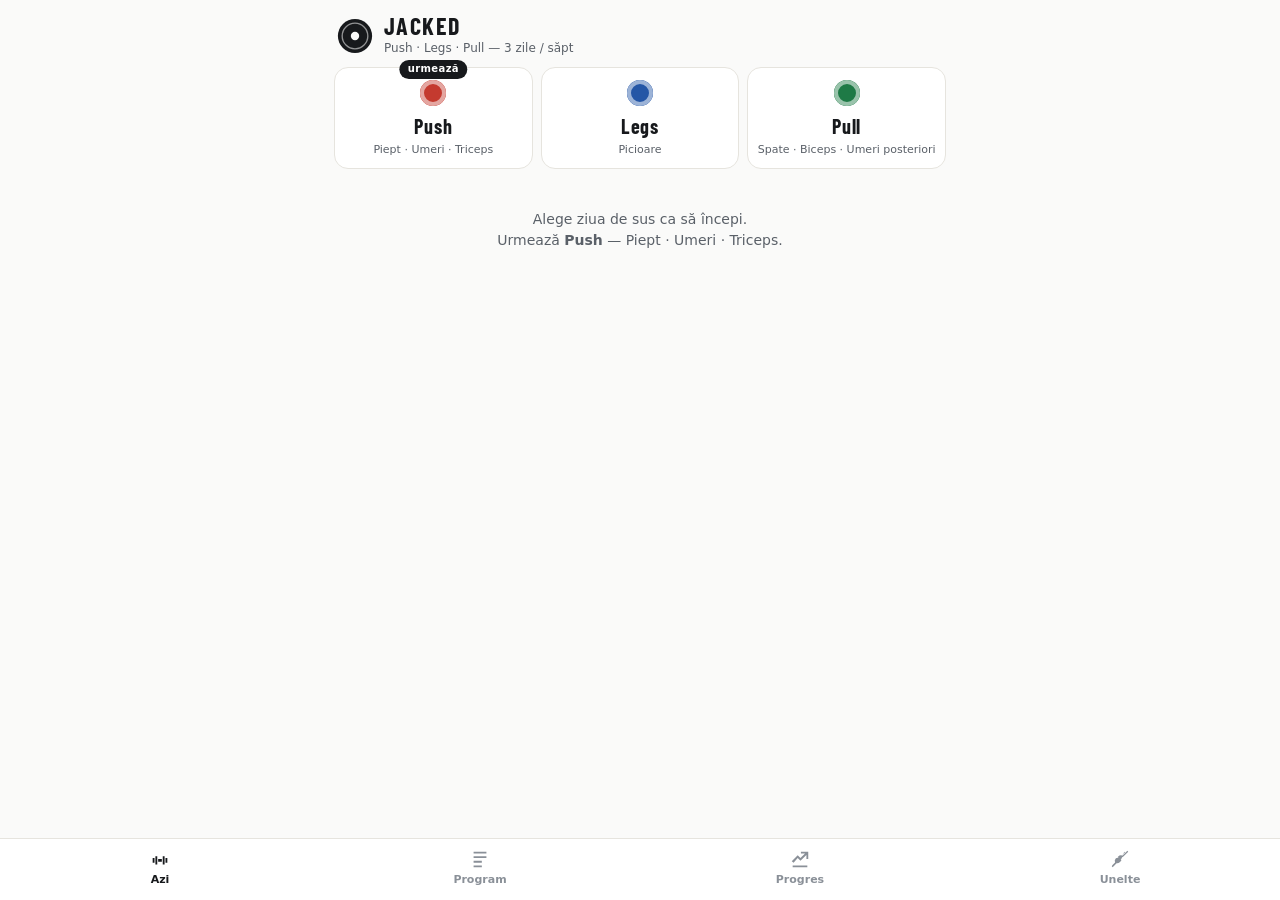
==== index.html @ 1e50fc06 "Prima versiune: program 3 zile Push/Legs/Pull (Average to Jacked), jurnal seturi, timer pauza, video" ====
<!DOCTYPE html>
<html lang="ro">
<head>
<meta charset="utf-8">
<meta name="viewport" content="width=device-width, initial-scale=1, viewport-fit=cover">
<title>Jacked — Antrenament 3 zile</title>
<meta name="description" content="Jurnal de antrenament: programul Average to Jacked pe 3 zile — Push, Legs, Pull.">
<meta name="theme-color" content="#FAFAF9">
<link rel="manifest" href="manifest.webmanifest">
<link rel="icon" href="assets/icon-192.png">
<link rel="apple-touch-icon" href="assets/icon-180.png">
<meta name="apple-mobile-web-app-capable" content="yes">
<meta name="apple-mobile-web-app-status-bar-style" content="default">
<link rel="stylesheet" href="styles.css">
</head>
<body>

<header class="topbar">
  <div class="brand">
    <svg class="brand-plate" viewBox="0 0 40 40" aria-hidden="true">
      <circle cx="20" cy="20" r="18" fill="#17191C"/>
      <circle cx="20" cy="20" r="13.5" fill="none" stroke="#FAFAF9" stroke-width="1.4" opacity=".55"/>
      <circle cx="20" cy="20" r="4.4" fill="#FAFAF9"/>
    </svg>
    <div>
      <h1>JACKED</h1>
      <p class="brand-sub">Push · Legs · Pull — 3 zile / săpt</p>
    </div>
  </div>
  <div id="streak" class="streak" hidden></div>
</header>

<main id="main">
  <!-- AZI -->
  <section id="view-azi" class="view" data-view="azi"></section>
  <!-- PROGRAM -->
  <section id="view-program" class="view" data-view="program" hidden></section>
  <!-- PROGRES -->
  <section id="view-progres" class="view" data-view="progres" hidden></section>
  <!-- UNELTE -->
  <section id="view-unelte" class="view" data-view="unelte" hidden></section>
</main>

<nav class="tabbar" role="tablist" aria-label="Navigare">
  <button class="tab active" data-tab="azi" role="tab" aria-selected="true">
    <svg viewBox="0 0 24 24"><path d="M4 11h2v5H4zm14 0h2v5h-2zM7 9h2v9H7zm8 0h2v9h-2zm-5 3h4v3h-4z"/></svg>
    <span>Azi</span>
  </button>
  <button class="tab" data-tab="program" role="tab" aria-selected="false">
    <svg viewBox="0 0 24 24"><path d="M5 4h14v2H5zm0 5h14v2H5zm0 5h9v2H5zm0 5h9v2H5z"/></svg>
    <span>Program</span>
  </button>
  <button class="tab" data-tab="progres" role="tab" aria-selected="false">
    <svg viewBox="0 0 24 24"><path d="M4 19h16v2H4zm1-3 4.5-5 3 3L19 7.5V12h2V4h-8v2h4.5L12.5 11l-3-3L3 14.5z"/></svg>
    <span>Progres</span>
  </button>
  <button class="tab" data-tab="unelte" role="tab" aria-selected="false">
    <svg viewBox="0 0 24 24"><path d="M13.8 9.2 20 3l1 1-6.2 6.2zM3 20l6.2-6.2 1 1L4 21zm7.4-9.6 3.2 3.2-1.9 1.9a4 4 0 0 1-4.4.9L4 19.7l-.7-.7 3.3-3.3a4 4 0 0 1 .9-4.4zm6.4-6.4.7.7-3.3 3.3a4 4 0 0 1-.9 4.4l-.5.5-3.2-3.2.5-.5a4 4 0 0 1 4.4-.9z"/></svg>
    <span>Unelte</span>
  </button>
</nav>

<!-- Timer pauză (foaie fixă jos) -->
<div id="rest-sheet" class="rest-sheet" hidden>
  <div class="rest-inner">
    <svg id="rest-plate" class="rest-plate" viewBox="0 0 120 120" aria-hidden="true">
      <circle cx="60" cy="60" r="54" class="plate-bg"/>
      <path id="rest-arc" class="plate-arc" d=""/>
      <circle cx="60" cy="60" r="40" class="plate-face"/>
      <circle cx="60" cy="60" r="12" class="plate-hub"/>
      <text id="rest-digits" x="60" y="60" class="plate-digits" text-anchor="middle" dominant-baseline="central">2:00</text>
    </svg>
    <div class="rest-info">
      <p class="rest-label">Pauză</p>
      <p id="rest-next" class="rest-next"></p>
      <div class="rest-actions">
        <button id="rest-plus" class="btn ghost">+30s</button>
        <button id="rest-skip" class="btn ghost">Sari peste</button>
      </div>
    </div>
  </div>
</div>

<!-- Modal video execuție -->
<div id="video-modal" class="modal" hidden>
  <div class="modal-card">
    <div class="modal-head">
      <h3 id="video-title">Execuție</h3>
      <button id="video-close" class="btn-x" aria-label="Închide">✕</button>
    </div>
    <div class="video-box"><div id="yt-player"></div></div>
    <p class="video-note">Secvență în buclă din canalul <a id="video-link" href="#" target="_blank" rel="noopener">Average to Jacked</a>.</p>
  </div>
</div>

<div id="toast" class="toast" hidden></div>

<script src="data.js"></script>
<script src="app.js"></script>
</body>
</html>
---- styles.css ----
/* ===== Fonturi locale (funcționează offline) ===== */
@font-face { font-family:'Barlow Condensed'; font-style:normal; font-weight:500; font-display:swap;
  src:url('assets/barlow-500-latin-ext.woff2') format('woff2');
  unicode-range:U+0100-02BA,U+02BD-02C5,U+02C7-02CC,U+02CE-02D7,U+02DD-02FF,U+0304,U+0308,U+0329,U+1D00-1DBF,U+1E00-1E9F,U+1EF2-1EFF,U+2020,U+20A0-20AB,U+20AD-20C0,U+2113,U+2C60-2C7F,U+A720-A7FF; }
@font-face { font-family:'Barlow Condensed'; font-style:normal; font-weight:500; font-display:swap;
  src:url('assets/barlow-500-latin.woff2') format('woff2');
  unicode-range:U+0000-00FF,U+0131,U+0152-0153,U+02BB-02BC,U+02C6,U+02DA,U+02DC,U+0304,U+0308,U+0329,U+2000-206F,U+20AC,U+2122,U+2191,U+2193,U+2212,U+2215,U+FEFF,U+FFFD; }
@font-face { font-family:'Barlow Condensed'; font-style:normal; font-weight:600; font-display:swap;
  src:url('assets/barlow-600-latin-ext.woff2') format('woff2');
  unicode-range:U+0100-02BA,U+02BD-02C5,U+02C7-02CC,U+02CE-02D7,U+02DD-02FF,U+0304,U+0308,U+0329,U+1D00-1DBF,U+1E00-1E9F,U+1EF2-1EFF,U+2020,U+20A0-20AB,U+20AD-20C0,U+2113,U+2C60-2C7F,U+A720-A7FF; }
@font-face { font-family:'Barlow Condensed'; font-style:normal; font-weight:600; font-display:swap;
  src:url('assets/barlow-600-latin.woff2') format('woff2');
  unicode-range:U+0000-00FF,U+0131,U+0152-0153,U+02BB-02BC,U+02C6,U+02DA,U+02DC,U+0304,U+0308,U+0329,U+2000-206F,U+20AC,U+2122,U+2191,U+2193,U+2212,U+2215,U+FEFF,U+FFFD; }
@font-face { font-family:'Barlow Condensed'; font-style:normal; font-weight:700; font-display:swap;
  src:url('assets/barlow-700-latin-ext.woff2') format('woff2');
  unicode-range:U+0100-02BA,U+02BD-02C5,U+02C7-02CC,U+02CE-02D7,U+02DD-02FF,U+0304,U+0308,U+0329,U+1D00-1DBF,U+1E00-1E9F,U+1EF2-1EFF,U+2020,U+20A0-20AB,U+20AD-20C0,U+2113,U+2C60-2C7F,U+A720-A7FF; }
@font-face { font-family:'Barlow Condensed'; font-style:normal; font-weight:700; font-display:swap;
  src:url('assets/barlow-700-latin.woff2') format('woff2');
  unicode-range:U+0000-00FF,U+0131,U+0152-0153,U+02BB-02BC,U+02C6,U+02DA,U+02DC,U+0304,U+0308,U+0329,U+2000-206F,U+20AC,U+2122,U+2191,U+2193,U+2212,U+2215,U+FEFF,U+FFFD; }

/* ===== Design tokens ===== */
:root {
  --paper:#FAFAF9; --card:#FFFFFF; --ink:#17191C; --ink2:#5A6068; --ink3:#8A9098;
  --line:#E6E4DE; --line2:#D8D5CD;
  --push:#C43A2F; --legs:#2456A6; --pull:#1E7A46;
  --gold-bg:#F6EDD4; --gold-ink:#7A5800;
  --ok:#1E7A46;
  --disp:'Barlow Condensed', 'Arial Narrow', system-ui, sans-serif;
  --body:system-ui, -apple-system, 'Segoe UI', Roboto, sans-serif;
  --radius:14px;
  --shadow:0 1px 2px rgba(23,25,28,.06), 0 4px 14px rgba(23,25,28,.05);
  --tabbar-h:62px;
}
* { box-sizing:border-box; margin:0; padding:0; -webkit-tap-highlight-color:transparent; }
[hidden] { display:none !important; }
html { -webkit-text-size-adjust:100%; }
body {
  background:var(--paper); color:var(--ink); font-family:var(--body);
  font-size:16px; line-height:1.45;
  padding-bottom:calc(var(--tabbar-h) + env(safe-area-inset-bottom));
}
button { font:inherit; color:inherit; background:none; border:none; cursor:pointer; }
input { font:inherit; }
a { color:inherit; }

/* ===== Bara de sus ===== */
.topbar {
  display:flex; align-items:center; justify-content:space-between;
  padding:14px 16px 10px; max-width:640px; margin:0 auto;
}
.brand { display:flex; align-items:center; gap:10px; }
.brand-plate { width:38px; height:38px; }
.topbar h1 { font-family:var(--disp); font-weight:700; font-size:24px; letter-spacing:.06em; line-height:1; }
.brand-sub { font-size:12px; color:var(--ink2); margin-top:2px; }
.streak {
  font-family:var(--disp); font-weight:600; font-size:15px;
  background:var(--gold-bg); color:var(--gold-ink);
  padding:5px 12px; border-radius:999px; white-space:nowrap;
}

/* ===== Layout ===== */
main { max-width:640px; margin:0 auto; padding:0 14px 24px; }
.view > * + * { margin-top:12px; }

.card {
  background:var(--card); border:1px solid var(--line); border-radius:var(--radius);
  box-shadow:var(--shadow); padding:14px;
}
.section-title {
  font-family:var(--disp); font-weight:600; font-size:19px; letter-spacing:.03em;
  color:var(--ink); margin:18px 2px 8px;
}
.muted { color:var(--ink2); font-size:14px; }
.small { font-size:13px; }

/* ===== Selector zi (Azi) ===== */
.day-picker { display:grid; grid-template-columns:repeat(3,1fr); gap:8px; }
.day-btn {
  --c:var(--ink);
  position:relative; background:var(--card); border:1.5px solid var(--line);
  border-radius:var(--radius); padding:12px 6px 10px; text-align:center;
  transition:border-color .15s, transform .05s;
}
.day-btn:active { transform:scale(.98); }
.day-btn .dot {
  display:block; width:26px; height:26px; border-radius:50%; margin:0 auto 6px;
  background:var(--c); box-shadow:inset 0 0 0 4px rgba(255,255,255,.55), inset 0 0 0 5.5px var(--c);
}
.day-btn .d-name { display:block; font-family:var(--disp); font-weight:700; font-size:20px; letter-spacing:.04em; }
.day-btn .d-sub { display:block; font-size:11px; color:var(--ink2); margin-top:1px; }
.day-btn.selected { border-color:var(--c); box-shadow:0 0 0 1px var(--c), var(--shadow); }
.day-btn .next-chip {
  position:absolute; top:-8px; left:50%; transform:translateX(-50%);
  background:var(--ink); color:#fff; font-size:10px; font-weight:600;
  padding:2px 8px; border-radius:999px; letter-spacing:.04em; white-space:nowrap;
}

/* ===== Card exercițiu ===== */
.ex-card { padding:0; overflow:hidden; }
.ex-head { display:flex; align-items:flex-start; gap:10px; padding:13px 14px 0; }
.ex-num {
  font-family:var(--disp); font-weight:700; font-size:15px; color:#fff;
  background:var(--daycolor,#17191C); border-radius:50%;
  width:24px; height:24px; flex:0 0 24px; display:grid; place-items:center; margin-top:2px;
}
.ex-title { flex:1; min-width:0; }
.ex-title h3 { font-family:var(--disp); font-weight:600; font-size:20px; line-height:1.1; letter-spacing:.02em; }
.ex-title .ro { font-size:13px; color:var(--ink2); margin-top:1px; }
.ex-target { font-size:12.5px; color:var(--ink2); margin-top:3px; }
.ex-target b { color:var(--ink); font-weight:600; }
.btn-video {
  flex:0 0 auto; display:flex; align-items:center; gap:5px;
  border:1.5px solid var(--line2); border-radius:999px; padding:6px 11px;
  font-size:13px; font-weight:600; color:var(--ink);
  background:var(--card);
}
.btn-video svg { width:14px; height:14px; fill:var(--daycolor,#17191C); }
.ex-cues { padding:8px 14px 0 48px; font-size:13px; color:var(--ink2); }
.ex-last { padding:6px 14px 0 48px; font-size:12.5px; color:var(--ink3); }
.ex-suggest {
  margin:10px 14px 0 48px; display:inline-block;
  background:var(--gold-bg); color:var(--gold-ink);
  font-size:12.5px; font-weight:600; padding:3px 10px; border-radius:999px;
}

/* seturi */
.sets { margin-top:10px; border-top:1px solid var(--line); }
.set-row {
  display:grid; grid-template-columns:34px 1fr 1fr 54px; align-items:center; gap:8px;
  padding:7px 14px; border-bottom:1px solid var(--line);
}
.set-row:last-child { border-bottom:none; }
.set-row .s-idx { font-family:var(--disp); font-weight:600; font-size:15px; color:var(--ink3); text-align:center; }
.set-row.done .s-idx { color:var(--ok); }
.num-field { position:relative; }
.num-field input {
  width:100%; border:1.5px solid var(--line2); border-radius:10px;
  padding:9px 8px 9px 8px; text-align:center;
  font-family:var(--disp); font-weight:600; font-size:19px;
  background:var(--card); color:var(--ink);
}
.num-field input:focus { outline:2px solid var(--ink); outline-offset:-1px; }
.num-field .unit {
  position:absolute; right:7px; top:50%; transform:translateY(-50%);
  font-size:10.5px; color:var(--ink3); pointer-events:none;
}
.btn-set {
  height:42px; border-radius:10px; border:1.5px solid var(--line2);
  display:grid; place-items:center; background:var(--card);
}
.btn-set svg { width:20px; height:20px; fill:var(--ink3); }
.set-row.done .btn-set { background:var(--ok); border-color:var(--ok); }
.set-row.done .btn-set svg { fill:#fff; }
.set-row.done input { color:var(--ink3); }

.ex-foot { padding:10px 14px 13px; }
.btn-addset { font-size:13px; font-weight:600; color:var(--ink2); }

/* ===== Butoane ===== */
.btn {
  display:inline-flex; align-items:center; justify-content:center; gap:8px;
  border-radius:12px; padding:13px 18px; font-weight:600; font-size:15.5px;
  background:var(--ink); color:#fff; width:100%;
  transition:transform .05s;
}
.btn:active { transform:scale(.99); }
.btn.ghost { background:var(--card); color:var(--ink); border:1.5px solid var(--line2); width:auto; padding:9px 14px; font-size:14px; }
.btn[disabled] { opacity:.45; pointer-events:none; }
.btn-x { font-size:17px; color:var(--ink2); padding:4px 8px; }

/* ===== Program view ===== */
.pday-head { display:flex; align-items:center; gap:10px; }
.pday-head .dot { width:20px; height:20px; border-radius:50%; background:var(--c);
  box-shadow:inset 0 0 0 3px rgba(255,255,255,.55), inset 0 0 0 4.5px var(--c); }
.pday-head h3 { font-family:var(--disp); font-weight:700; font-size:22px; letter-spacing:.03em; }
.pday-head .muted { margin-left:auto; }
.p-ex { display:flex; align-items:center; gap:8px; padding:8px 0; border-bottom:1px solid var(--line); }
.p-ex:last-child { border-bottom:none; }
.p-ex .n { flex:1; min-width:0; }
.p-ex .n b { font-weight:600; font-size:14.5px; display:block; }
.p-ex .n span { font-size:12px; color:var(--ink2); }
.p-ex .t { font-family:var(--disp); font-weight:600; font-size:15px; color:var(--ink2); white-space:nowrap; }
.p-ex .play { flex:0 0 auto; padding:4px; }
.p-ex .play svg { width:18px; height:18px; fill:var(--ink3); }
.rule-item { padding:9px 0; border-bottom:1px solid var(--line); }
.rule-item:last-child { border-bottom:none; }
.rule-item b { font-weight:600; font-size:14.5px; }
.rule-item p { font-size:13.5px; color:var(--ink2); margin-top:2px; }

/* ===== Progres ===== */
.ex-select {
  width:100%; border:1.5px solid var(--line2); border-radius:12px; padding:11px 12px;
  font:inherit; font-weight:600; background:var(--card); color:var(--ink);
  appearance:none; -webkit-appearance:none;
}
.chart-wrap { position:relative; }
.chart-wrap svg { display:block; width:100%; height:auto; }
.chart-tip {
  position:absolute; pointer-events:none; background:var(--ink); color:#fff;
  font-size:12px; padding:4px 8px; border-radius:8px; white-space:nowrap;
  transform:translate(-50%,-130%); opacity:0; transition:opacity .1s;
}
.stat-row { display:grid; grid-template-columns:repeat(3,1fr); gap:8px; }
.stat-tile { text-align:center; padding:12px 6px; }
.stat-tile .v { font-family:var(--disp); font-weight:700; font-size:27px; line-height:1; }
.stat-tile .l { font-size:11.5px; color:var(--ink2); margin-top:3px; }
.hist-row { display:flex; gap:10px; padding:8px 0; border-bottom:1px solid var(--line); font-size:13.5px; }
.hist-row:last-child { border-bottom:none; }
.hist-row .d { color:var(--ink2); white-space:nowrap; }
.hist-row .s { flex:1; }
.pr-flag { color:var(--gold-ink); font-weight:700; }

/* ===== Unelte ===== */
.tool-grid { display:grid; grid-template-columns:1fr 1fr; gap:8px; }
.tool-grid input {
  width:100%; border:1.5px solid var(--line2); border-radius:10px; padding:10px;
  text-align:center; font-family:var(--disp); font-weight:600; font-size:20px;
}
.tool-grid label { font-size:12.5px; color:var(--ink2); display:block; margin-bottom:4px; }
.rm-result { text-align:center; margin-top:10px; }
.rm-result .v { font-family:var(--disp); font-weight:700; font-size:34px; }
.rm-table { width:100%; border-collapse:collapse; margin-top:10px; font-size:13.5px; }
.rm-table td { padding:5px 4px; border-bottom:1px solid var(--line); }
.rm-table td:last-child { text-align:right; font-family:var(--disp); font-weight:600; font-size:15px; }

/* ===== Tab bar ===== */
.tabbar {
  position:fixed; bottom:0; left:0; right:0; z-index:40;
  display:flex; justify-content:space-around;
  background:rgba(255,255,255,.94); backdrop-filter:blur(10px);
  border-top:1px solid var(--line);
  padding-bottom:env(safe-area-inset-bottom);
  height:calc(var(--tabbar-h) + env(safe-area-inset-bottom));
}
.tab {
  flex:1; display:flex; flex-direction:column; align-items:center; gap:2px;
  padding:9px 0 6px; color:var(--ink3); font-size:11px; font-weight:600;
}
.tab svg { width:22px; height:22px; fill:currentColor; }
.tab.active { color:var(--ink); }

/* ===== Timer pauză ===== */
.rest-sheet {
  position:fixed; left:0; right:0; bottom:calc(var(--tabbar-h) + env(safe-area-inset-bottom));
  z-index:50; padding:10px 14px;
  animation:slideup .22s ease-out;
}
@keyframes slideup { from { transform:translateY(20px); opacity:0; } to { transform:none; opacity:1; } }
.rest-inner {
  max-width:640px; margin:0 auto; display:flex; align-items:center; gap:14px;
  background:var(--ink); color:#fff; border-radius:18px; padding:12px 16px;
  box-shadow:0 8px 30px rgba(23,25,28,.35);
}
.rest-plate { width:86px; height:86px; flex:0 0 86px; }
.plate-bg { fill:rgba(255,255,255,.14); }
.plate-arc { fill:var(--daycolor,#C43A2F); }
.plate-face { fill:rgba(255,255,255,.08); }
.plate-hub { fill:rgba(255,255,255,.16); }
.plate-digits { font-family:var(--disp); font-weight:700; font-size:26px; fill:#fff; }
.rest-info { flex:1; min-width:0; }
.rest-label { font-family:var(--disp); font-weight:600; font-size:16px; letter-spacing:.08em; text-transform:uppercase; opacity:.75; }
.rest-next { font-size:13px; opacity:.85; margin-top:1px; overflow:hidden; text-overflow:ellipsis; white-space:nowrap; }
.rest-actions { display:flex; gap:8px; margin-top:8px; }
.rest-actions .btn.ghost { background:rgba(255,255,255,.12); border-color:transparent; color:#fff; padding:7px 12px; font-size:13.5px; }

/* ===== Modal video ===== */
.modal {
  position:fixed; inset:0; z-index:60; display:grid; place-items:center;
  background:rgba(23,25,28,.55); padding:16px;
}
.modal-card {
  width:100%; max-width:560px; background:var(--card); border-radius:16px;
  overflow:hidden; box-shadow:0 20px 60px rgba(0,0,0,.4);
}
.modal-head { display:flex; align-items:center; justify-content:space-between; padding:12px 14px; }
.modal-head h3 { font-family:var(--disp); font-weight:600; font-size:19px; }
.video-box { position:relative; width:100%; aspect-ratio:16/9; background:#000; }
.video-box iframe { position:absolute; inset:0; width:100%; height:100%; border:0; }
.video-note { padding:10px 14px 13px; font-size:12.5px; color:var(--ink2); }
.video-note a { color:var(--ink); font-weight:600; }

/* ===== Toast ===== */
.toast {
  position:fixed; left:50%; transform:translateX(-50%);
  bottom:calc(var(--tabbar-h) + env(safe-area-inset-bottom) + 14px);
  z-index:70; background:var(--ink); color:#fff; font-size:14px; font-weight:600;
  padding:10px 18px; border-radius:999px; box-shadow:0 8px 24px rgba(0,0,0,.3);
  animation:slideup .2s ease-out;
}
.toast.gold { background:var(--gold-ink); }

/* ===== Diverse ===== */
.empty { text-align:center; padding:28px 10px; color:var(--ink2); font-size:14px; }
.finish-box { margin-top:16px; }

@media (prefers-reduced-motion: reduce) {
  * { animation:none !important; transition:none !important; }
}
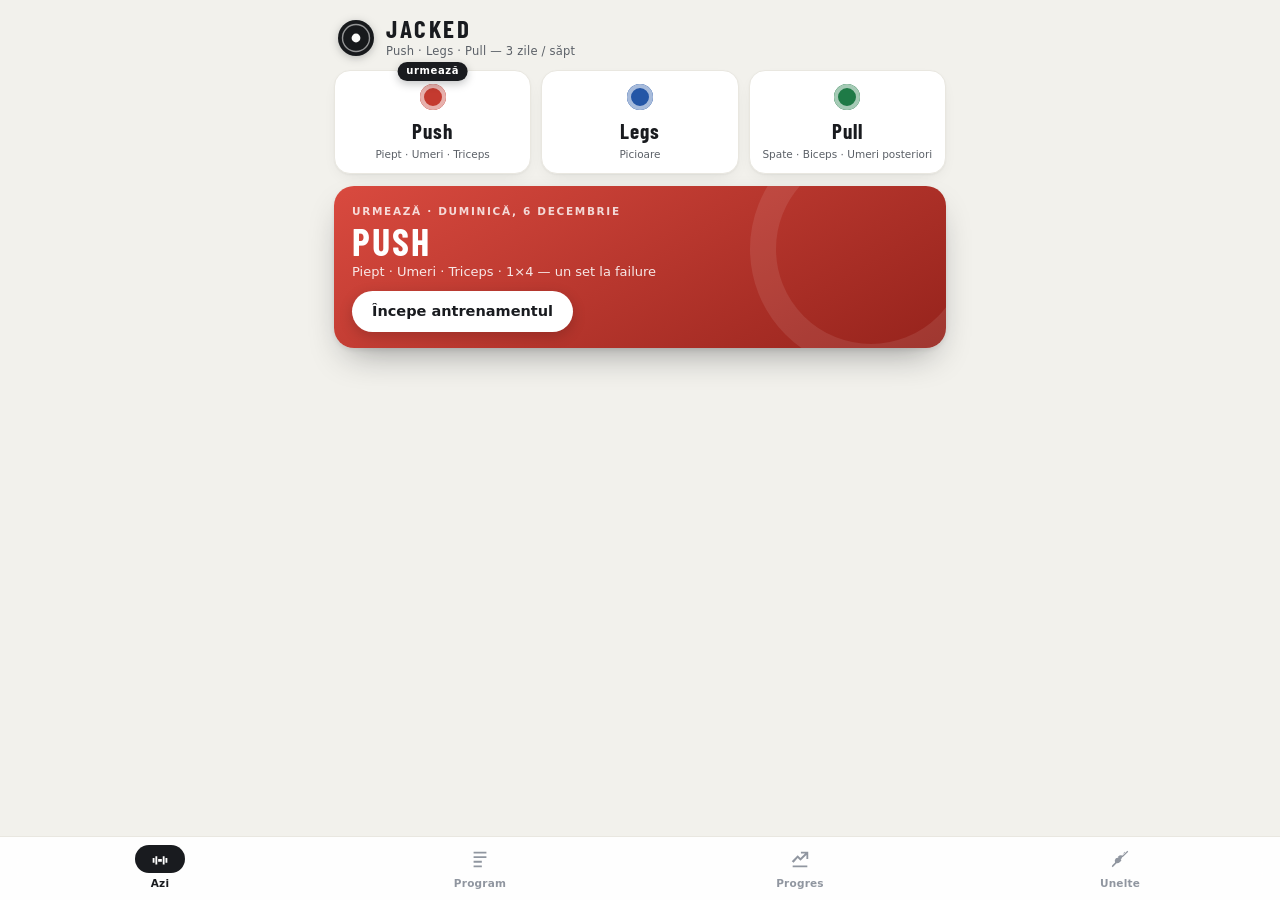
==== commit 962602c2: "Redesign premium: fundal cald tonat, hero gradient pe zi cu inel de progres seturi, day picker cu gr" ====
--- a/index.html
+++ b/index.html
@@ -5,7 +5,7 @@
 <meta name="viewport" content="width=device-width, initial-scale=1, viewport-fit=cover">
 <title>Jacked — Antrenament 3 zile</title>
 <meta name="description" content="Jurnal de antrenament: programul Average to Jacked pe 3 zile — Push, Legs, Pull.">
-<meta name="theme-color" content="#FAFAF9">
+<meta name="theme-color" content="#F2F1EC">
 <link rel="manifest" href="manifest.webmanifest">
 <link rel="icon" href="assets/icon-192.png">
 <link rel="apple-touch-icon" href="assets/icon-180.png">
--- a/styles.css
+++ b/styles.css
@@ -20,16 +20,21 @@
 
 /* ===== Design tokens ===== */
 :root {
-  --paper:#FAFAF9; --card:#FFFFFF; --ink:#17191C; --ink2:#5A6068; --ink3:#8A9098;
-  --line:#E6E4DE; --line2:#D8D5CD;
+  --paper:#F2F1EC;            /* fundal cald, tonat — cardurile albe „plutesc" pe el */
+  --card:#FFFFFF;
+  --ink:#191B1F; --ink2:#5B6067; --ink3:#9096A0;
+  --line:#E9E7E0; --line2:#DCD9D0;
   --push:#C43A2F; --legs:#2456A6; --pull:#1E7A46;
-  --gold-bg:#F6EDD4; --gold-ink:#7A5800;
-  --ok:#1E7A46;
-  --disp:'Barlow Condensed', 'Arial Narrow', system-ui, sans-serif;
-  --body:system-ui, -apple-system, 'Segoe UI', Roboto, sans-serif;
-  --radius:14px;
-  --shadow:0 1px 2px rgba(23,25,28,.06), 0 4px 14px rgba(23,25,28,.05);
-  --tabbar-h:62px;
+  --daycolor:#C43A2F;
+  --daygrad:linear-gradient(150deg,#D94A3F,#96231C);
+  --gold-bg:linear-gradient(135deg,#F9EFCE,#F0DFA8); --gold-ink:#6E5200;
+  --ok:#1E7A46; --ok-bg:#EFF6F0;
+  --disp:'Barlow Condensed','Arial Narrow',system-ui,sans-serif;
+  --body:system-ui,-apple-system,'Segoe UI',Roboto,sans-serif;
+  --r-card:18px; --r-el:12px;
+  --shadow:0 1px 2px rgba(20,22,26,.04), 0 12px 32px -14px rgba(20,22,26,.22);
+  --shadow-soft:0 1px 2px rgba(20,22,26,.04), 0 6px 18px -8px rgba(20,22,26,.12);
+  --tabbar-h:64px;
 }
 * { box-sizing:border-box; margin:0; padding:0; -webkit-tap-highlight-color:transparent; }
 [hidden] { display:none !important; }
@@ -46,151 +51,206 @@
 /* ===== Bara de sus ===== */
 .topbar {
   display:flex; align-items:center; justify-content:space-between;
-  padding:14px 16px 10px; max-width:640px; margin:0 auto;
+  padding:16px 16px 10px; max-width:640px; margin:0 auto;
 }
 .brand { display:flex; align-items:center; gap:10px; }
-.brand-plate { width:38px; height:38px; }
-.topbar h1 { font-family:var(--disp); font-weight:700; font-size:24px; letter-spacing:.06em; line-height:1; }
-.brand-sub { font-size:12px; color:var(--ink2); margin-top:2px; }
+.brand-plate { width:40px; height:40px; filter:drop-shadow(0 2px 4px rgba(20,22,26,.25)); }
+.topbar h1 { font-family:var(--disp); font-weight:700; font-size:25px; letter-spacing:.1em; line-height:1; }
+.brand-sub { font-size:11.5px; color:var(--ink2); margin-top:2px; letter-spacing:.02em; }
 .streak {
-  font-family:var(--disp); font-weight:600; font-size:15px;
+  font-family:var(--disp); font-weight:700; font-size:15px;
   background:var(--gold-bg); color:var(--gold-ink);
-  padding:5px 12px; border-radius:999px; white-space:nowrap;
+  padding:6px 13px; border-radius:999px; white-space:nowrap;
+  box-shadow:var(--shadow-soft);
 }
 
 /* ===== Layout ===== */
-main { max-width:640px; margin:0 auto; padding:0 14px 24px; }
+main { max-width:640px; margin:0 auto; padding:0 14px 28px; }
 .view > * + * { margin-top:12px; }
 
 .card {
-  background:var(--card); border:1px solid var(--line); border-radius:var(--radius);
-  box-shadow:var(--shadow); padding:14px;
+  background:var(--card); border:1px solid var(--line); border-radius:var(--r-card);
+  box-shadow:var(--shadow-soft); padding:14px;
 }
 .section-title {
-  font-family:var(--disp); font-weight:600; font-size:19px; letter-spacing:.03em;
-  color:var(--ink); margin:18px 2px 8px;
+  font-family:var(--body); font-weight:700; font-size:12px; letter-spacing:.14em;
+  text-transform:uppercase; color:var(--ink3); margin:22px 4px 8px;
 }
 .muted { color:var(--ink2); font-size:14px; }
 .small { font-size:13px; }
 
-/* ===== Selector zi (Azi) ===== */
-.day-picker { display:grid; grid-template-columns:repeat(3,1fr); gap:8px; }
+/* ===== Banner-erou zi (Azi) ===== */
+.day-hero {
+  border-radius:20px; padding:18px 18px 16px; color:#fff;
+  background:var(--daygrad);
+  display:flex; align-items:center; justify-content:space-between; gap:14px;
+  box-shadow:0 2px 4px rgba(20,22,26,.08), 0 16px 36px -14px rgba(20,22,26,.45);
+  position:relative; overflow:hidden;
+}
+.day-hero::after {
+  content:""; position:absolute; right:-46px; top:-58px; width:190px; height:190px;
+  border-radius:50%; border:26px solid rgba(255,255,255,.09); pointer-events:none;
+}
+.h-eyebrow { font-size:10.5px; font-weight:700; letter-spacing:.16em; text-transform:uppercase; opacity:.8; }
+.day-hero h2 {
+  font-family:var(--disp); font-weight:700; font-size:38px; line-height:1;
+  letter-spacing:.05em; text-transform:uppercase; margin:2px 0 3px;
+}
+.h-sub { font-size:13px; opacity:.88; }
+.h-ring { position:relative; z-index:1; flex:0 0 auto; }
+.h-ring .ring-txt { font-family:var(--disp); font-weight:700; font-size:19px; fill:#fff; }
+.h-ring .ring-lbl { font-size:8.5px; fill:rgba(255,255,255,.8); letter-spacing:.08em; }
+.btn-hero {
+  display:inline-block; margin-top:10px; background:#fff; color:var(--ink);
+  font-weight:700; font-size:14.5px; padding:10px 20px; border-radius:999px;
+  box-shadow:0 4px 14px rgba(0,0,0,.18);
+}
+
+/* ===== Selector zi ===== */
+.day-picker { display:grid; grid-template-columns:repeat(3,1fr); gap:10px; }
 .day-btn {
   --c:var(--ink);
-  position:relative; background:var(--card); border:1.5px solid var(--line);
-  border-radius:var(--radius); padding:12px 6px 10px; text-align:center;
-  transition:border-color .15s, transform .05s;
-}
-.day-btn:active { transform:scale(.98); }
+  position:relative; background:var(--card); border:1px solid var(--line);
+  border-radius:16px; padding:13px 6px 11px; text-align:center;
+  box-shadow:var(--shadow-soft);
+  transition:transform .06s;
+}
+.day-btn:active { transform:scale(.97); }
 .day-btn .dot {
   display:block; width:26px; height:26px; border-radius:50%; margin:0 auto 6px;
-  background:var(--c); box-shadow:inset 0 0 0 4px rgba(255,255,255,.55), inset 0 0 0 5.5px var(--c);
-}
-.day-btn .d-name { display:block; font-family:var(--disp); font-weight:700; font-size:20px; letter-spacing:.04em; }
-.day-btn .d-sub { display:block; font-size:11px; color:var(--ink2); margin-top:1px; }
-.day-btn.selected { border-color:var(--c); box-shadow:0 0 0 1px var(--c), var(--shadow); }
+  background:var(--c); box-shadow:inset 0 0 0 4px rgba(255,255,255,.6), inset 0 0 0 5.5px var(--c);
+}
+.day-btn .d-name { display:block; font-family:var(--disp); font-weight:700; font-size:21px; letter-spacing:.05em; }
+.day-btn .d-sub { display:block; font-size:10.5px; color:var(--ink2); margin-top:1px; }
+.day-btn.selected { background:var(--g,var(--daygrad)); border-color:transparent; box-shadow:var(--shadow); }
+.day-btn.selected .d-name { color:#fff; }
+.day-btn.selected .d-sub { color:rgba(255,255,255,.85); }
+.day-btn.selected .dot { background:#fff; box-shadow:inset 0 0 0 4px rgba(255,255,255,.35), inset 0 0 0 5.5px #fff; }
 .day-btn .next-chip {
-  position:absolute; top:-8px; left:50%; transform:translateX(-50%);
-  background:var(--ink); color:#fff; font-size:10px; font-weight:600;
-  padding:2px 8px; border-radius:999px; letter-spacing:.04em; white-space:nowrap;
+  position:absolute; top:-9px; left:50%; transform:translateX(-50%);
+  background:var(--ink); color:#fff; font-size:10px; font-weight:700;
+  padding:2.5px 9px; border-radius:999px; letter-spacing:.06em; white-space:nowrap;
+  box-shadow:0 3px 8px rgba(20,22,26,.25);
 }
 
 /* ===== Card exercițiu ===== */
-.ex-card { padding:0; overflow:hidden; }
-.ex-head { display:flex; align-items:flex-start; gap:10px; padding:13px 14px 0; }
+.ex-card { padding:0; overflow:hidden; box-shadow:var(--shadow); }
+.ex-head { display:flex; align-items:flex-start; gap:10px; padding:15px 15px 0; }
 .ex-num {
   font-family:var(--disp); font-weight:700; font-size:15px; color:#fff;
-  background:var(--daycolor,#17191C); border-radius:50%;
-  width:24px; height:24px; flex:0 0 24px; display:grid; place-items:center; margin-top:2px;
+  background:var(--daygrad); border-radius:50%;
+  width:26px; height:26px; flex:0 0 26px; display:grid; place-items:center; margin-top:2px;
+  box-shadow:0 2px 6px rgba(20,22,26,.25);
 }
 .ex-title { flex:1; min-width:0; }
-.ex-title h3 { font-family:var(--disp); font-weight:600; font-size:20px; line-height:1.1; letter-spacing:.02em; }
+.ex-title h3 { font-family:var(--disp); font-weight:600; font-size:21px; line-height:1.1; letter-spacing:.02em; }
 .ex-title .ro { font-size:13px; color:var(--ink2); margin-top:1px; }
-.ex-target { font-size:12.5px; color:var(--ink2); margin-top:3px; }
-.ex-target b { color:var(--ink); font-weight:600; }
+.ex-target { font-size:12.5px; color:var(--ink2); margin-top:4px; }
+.ex-target b { color:var(--daycolor); font-weight:700; }
 .btn-video {
   flex:0 0 auto; display:flex; align-items:center; gap:5px;
-  border:1.5px solid var(--line2); border-radius:999px; padding:6px 11px;
-  font-size:13px; font-weight:600; color:var(--ink);
-  background:var(--card);
-}
-.btn-video svg { width:14px; height:14px; fill:var(--daycolor,#17191C); }
-.ex-cues { padding:8px 14px 0 48px; font-size:13px; color:var(--ink2); }
-.ex-last { padding:6px 14px 0 48px; font-size:12.5px; color:var(--ink3); }
+  border:none; border-radius:999px; padding:8px 13px;
+  font-size:13px; font-weight:700; color:var(--daycolor);
+  background:color-mix(in srgb, var(--daycolor) 10%, #fff);
+}
+.btn-video svg { width:13px; height:13px; fill:var(--daycolor); }
+.ex-cues { padding:9px 15px 0 51px; font-size:13px; color:var(--ink2); }
+.ex-last { padding:6px 15px 0 51px; font-size:12.5px; color:var(--ink3); }
 .ex-suggest {
-  margin:10px 14px 0 48px; display:inline-block;
+  margin:10px 15px 0 51px; display:inline-block;
   background:var(--gold-bg); color:var(--gold-ink);
-  font-size:12.5px; font-weight:600; padding:3px 10px; border-radius:999px;
+  font-size:12.5px; font-weight:700; padding:4px 11px; border-radius:999px;
+}
+.ex-warmup {
+  margin:10px 15px 13px 51px; padding:9px 12px;
+  background:var(--paper); border-radius:12px;
+  font-size:12.5px; color:var(--ink2);
+  display:flex; flex-wrap:wrap; align-items:center; gap:6px 8px;
+}
+.ex-warmup b {
+  font-family:var(--body); font-weight:700; font-size:10.5px; letter-spacing:.12em;
+  text-transform:uppercase; color:var(--ink3);
+}
+.ex-warmup .wu-set {
+  background:var(--card); border-radius:8px; box-shadow:0 1px 3px rgba(20,22,26,.1);
+  padding:3px 9px; font-family:var(--disp); font-weight:600; font-size:15px; color:var(--ink);
+  white-space:nowrap;
 }
 
 /* seturi */
-.sets { margin-top:10px; border-top:1px solid var(--line); }
+.sets { margin-top:6px; border-top:1px solid var(--line); }
 .set-row {
-  display:grid; grid-template-columns:34px 1fr 1fr 54px; align-items:center; gap:8px;
-  padding:7px 14px; border-bottom:1px solid var(--line);
+  display:grid; grid-template-columns:34px 1fr 1fr 56px; align-items:center; gap:8px;
+  padding:8px 15px; border-bottom:1px solid var(--line);
+  transition:background .15s;
 }
 .set-row:last-child { border-bottom:none; }
 .set-row .s-idx { font-family:var(--disp); font-weight:600; font-size:15px; color:var(--ink3); text-align:center; }
+.set-row.done { background:var(--ok-bg); }
 .set-row.done .s-idx { color:var(--ok); }
 .num-field { position:relative; }
 .num-field input {
-  width:100%; border:1.5px solid var(--line2); border-radius:10px;
-  padding:9px 8px 9px 8px; text-align:center;
-  font-family:var(--disp); font-weight:600; font-size:19px;
+  width:100%; border:1.5px solid var(--line2); border-radius:var(--r-el);
+  padding:10px 8px; text-align:center;
+  font-family:var(--disp); font-weight:600; font-size:20px;
   background:var(--card); color:var(--ink);
 }
-.num-field input:focus { outline:2px solid var(--ink); outline-offset:-1px; }
+.num-field input:focus { outline:2px solid var(--daycolor); outline-offset:-1px; border-color:transparent; }
 .num-field .unit {
-  position:absolute; right:7px; top:50%; transform:translateY(-50%);
+  position:absolute; right:8px; top:50%; transform:translateY(-50%);
   font-size:10.5px; color:var(--ink3); pointer-events:none;
 }
 .btn-set {
-  height:42px; border-radius:10px; border:1.5px solid var(--line2);
+  height:44px; border-radius:var(--r-el); border:1.5px solid var(--line2);
   display:grid; place-items:center; background:var(--card);
+  transition:background .12s, border-color .12s;
 }
 .btn-set svg { width:20px; height:20px; fill:var(--ink3); }
-.set-row.done .btn-set { background:var(--ok); border-color:var(--ok); }
+.set-row.done .btn-set { background:var(--ok); border-color:var(--ok); box-shadow:0 2px 8px rgba(30,122,70,.35); }
 .set-row.done .btn-set svg { fill:#fff; }
-.set-row.done input { color:var(--ink3); }
-
-.ex-foot { padding:10px 14px 13px; }
-.btn-addset { font-size:13px; font-weight:600; color:var(--ink2); }
+.set-row.done input { color:var(--ink3); background:transparent; border-color:var(--line); }
+
+.ex-foot { padding:10px 15px 13px; }
+.btn-addset { font-size:13px; font-weight:700; color:var(--ink3); }
 
 /* ===== Butoane ===== */
 .btn {
   display:inline-flex; align-items:center; justify-content:center; gap:8px;
-  border-radius:12px; padding:13px 18px; font-weight:600; font-size:15.5px;
+  border-radius:14px; padding:14px 18px; font-weight:700; font-size:15.5px;
   background:var(--ink); color:#fff; width:100%;
+  box-shadow:var(--shadow);
   transition:transform .05s;
 }
 .btn:active { transform:scale(.99); }
-.btn.ghost { background:var(--card); color:var(--ink); border:1.5px solid var(--line2); width:auto; padding:9px 14px; font-size:14px; }
+.btn.finish { background:var(--daygrad); }
+.btn.ghost { background:var(--card); color:var(--ink); border:1px solid var(--line2); box-shadow:var(--shadow-soft); width:auto; padding:9px 14px; font-size:14px; font-weight:600; }
 .btn[disabled] { opacity:.45; pointer-events:none; }
 .btn-x { font-size:17px; color:var(--ink2); padding:4px 8px; }
 
 /* ===== Program view ===== */
 .pday-head { display:flex; align-items:center; gap:10px; }
-.pday-head .dot { width:20px; height:20px; border-radius:50%; background:var(--c);
-  box-shadow:inset 0 0 0 3px rgba(255,255,255,.55), inset 0 0 0 4.5px var(--c); }
-.pday-head h3 { font-family:var(--disp); font-weight:700; font-size:22px; letter-spacing:.03em; }
+.pday-head .dot { width:22px; height:22px; border-radius:50%; background:var(--c);
+  box-shadow:inset 0 0 0 3.5px rgba(255,255,255,.6), inset 0 0 0 5px var(--c); }
+.pday-head h3 { font-family:var(--disp); font-weight:700; font-size:24px; letter-spacing:.04em; text-transform:uppercase; }
 .pday-head .muted { margin-left:auto; }
-.p-ex { display:flex; align-items:center; gap:8px; padding:8px 0; border-bottom:1px solid var(--line); }
+.p-ex { display:flex; align-items:center; gap:8px; padding:9px 0; border-bottom:1px solid var(--line); }
 .p-ex:last-child { border-bottom:none; }
 .p-ex .n { flex:1; min-width:0; }
 .p-ex .n b { font-weight:600; font-size:14.5px; display:block; }
 .p-ex .n span { font-size:12px; color:var(--ink2); }
-.p-ex .t { font-family:var(--disp); font-weight:600; font-size:15px; color:var(--ink2); white-space:nowrap; }
-.p-ex .play { flex:0 0 auto; padding:4px; }
+.p-ex .t { font-family:var(--disp); font-weight:700; font-size:15px; color:var(--ink2); white-space:nowrap; }
+.p-ex .play { flex:0 0 auto; padding:5px; }
 .p-ex .play svg { width:18px; height:18px; fill:var(--ink3); }
-.rule-item { padding:9px 0; border-bottom:1px solid var(--line); }
+.rule-item { padding:10px 0; border-bottom:1px solid var(--line); }
 .rule-item:last-child { border-bottom:none; }
-.rule-item b { font-weight:600; font-size:14.5px; }
+.rule-item b { font-weight:700; font-size:14.5px; }
 .rule-item p { font-size:13.5px; color:var(--ink2); margin-top:2px; }
 
 /* ===== Progres ===== */
 .ex-select {
-  width:100%; border:1.5px solid var(--line2); border-radius:12px; padding:11px 12px;
+  width:100%; border:1px solid var(--line2); border-radius:14px; padding:12px;
   font:inherit; font-weight:600; background:var(--card); color:var(--ink);
+  box-shadow:var(--shadow-soft);
   appearance:none; -webkit-appearance:none;
 }
 .chart-wrap { position:relative; }
@@ -200,44 +260,46 @@
   font-size:12px; padding:4px 8px; border-radius:8px; white-space:nowrap;
   transform:translate(-50%,-130%); opacity:0; transition:opacity .1s;
 }
-.stat-row { display:grid; grid-template-columns:repeat(3,1fr); gap:8px; }
-.stat-tile { text-align:center; padding:12px 6px; }
-.stat-tile .v { font-family:var(--disp); font-weight:700; font-size:27px; line-height:1; }
-.stat-tile .l { font-size:11.5px; color:var(--ink2); margin-top:3px; }
-.hist-row { display:flex; gap:10px; padding:8px 0; border-bottom:1px solid var(--line); font-size:13.5px; }
+.stat-row { display:grid; grid-template-columns:repeat(3,1fr); gap:10px; }
+.stat-tile { text-align:center; padding:14px 6px 12px; }
+.stat-tile .v { font-family:var(--disp); font-weight:700; font-size:31px; line-height:1; }
+.stat-tile .l { font-size:11px; color:var(--ink2); margin-top:4px; letter-spacing:.02em; }
+.hist-row { display:flex; gap:10px; padding:9px 0; border-bottom:1px solid var(--line); font-size:13.5px; }
 .hist-row:last-child { border-bottom:none; }
 .hist-row .d { color:var(--ink2); white-space:nowrap; }
 .hist-row .s { flex:1; }
 .pr-flag { color:var(--gold-ink); font-weight:700; }
 
 /* ===== Unelte ===== */
-.tool-grid { display:grid; grid-template-columns:1fr 1fr; gap:8px; }
+.tool-grid { display:grid; grid-template-columns:1fr 1fr; gap:10px; }
 .tool-grid input {
-  width:100%; border:1.5px solid var(--line2); border-radius:10px; padding:10px;
-  text-align:center; font-family:var(--disp); font-weight:600; font-size:20px;
-}
-.tool-grid label { font-size:12.5px; color:var(--ink2); display:block; margin-bottom:4px; }
-.rm-result { text-align:center; margin-top:10px; }
-.rm-result .v { font-family:var(--disp); font-weight:700; font-size:34px; }
+  width:100%; border:1.5px solid var(--line2); border-radius:var(--r-el); padding:11px;
+  text-align:center; font-family:var(--disp); font-weight:600; font-size:21px;
+}
+.tool-grid input:focus { outline:2px solid var(--ink); outline-offset:-1px; }
+.tool-grid label { font-size:12px; color:var(--ink2); display:block; margin-bottom:5px; font-weight:600; }
+.rm-result { text-align:center; margin-top:12px; }
+.rm-result .v { font-family:var(--disp); font-weight:700; font-size:38px; }
 .rm-table { width:100%; border-collapse:collapse; margin-top:10px; font-size:13.5px; }
-.rm-table td { padding:5px 4px; border-bottom:1px solid var(--line); }
-.rm-table td:last-child { text-align:right; font-family:var(--disp); font-weight:600; font-size:15px; }
+.rm-table td { padding:6px 4px; border-bottom:1px solid var(--line); }
+.rm-table td:last-child { text-align:right; font-family:var(--disp); font-weight:600; font-size:15.5px; }
 
 /* ===== Tab bar ===== */
 .tabbar {
   position:fixed; bottom:0; left:0; right:0; z-index:40;
   display:flex; justify-content:space-around;
-  background:rgba(255,255,255,.94); backdrop-filter:blur(10px);
+  background:rgba(255,255,255,.92); backdrop-filter:blur(14px); -webkit-backdrop-filter:blur(14px);
   border-top:1px solid var(--line);
   padding-bottom:env(safe-area-inset-bottom);
   height:calc(var(--tabbar-h) + env(safe-area-inset-bottom));
 }
 .tab {
-  flex:1; display:flex; flex-direction:column; align-items:center; gap:2px;
-  padding:9px 0 6px; color:var(--ink3); font-size:11px; font-weight:600;
-}
-.tab svg { width:22px; height:22px; fill:currentColor; }
+  flex:1; display:flex; flex-direction:column; align-items:center; gap:3px;
+  padding:8px 0 6px; color:var(--ink3); font-size:10.5px; font-weight:700; letter-spacing:.02em;
+}
+.tab svg { width:22px; height:22px; fill:currentColor; padding:3px 14px; border-radius:999px; box-sizing:content-box; transition:background .15s; }
 .tab.active { color:var(--ink); }
+.tab.active svg { background:var(--ink); fill:#fff; }
 
 /* ===== Timer pauză ===== */
 .rest-sheet {
@@ -248,46 +310,47 @@
 @keyframes slideup { from { transform:translateY(20px); opacity:0; } to { transform:none; opacity:1; } }
 .rest-inner {
   max-width:640px; margin:0 auto; display:flex; align-items:center; gap:14px;
-  background:var(--ink); color:#fff; border-radius:18px; padding:12px 16px;
-  box-shadow:0 8px 30px rgba(23,25,28,.35);
-}
-.rest-plate { width:86px; height:86px; flex:0 0 86px; }
-.plate-bg { fill:rgba(255,255,255,.14); }
-.plate-arc { fill:var(--daycolor,#C43A2F); }
-.plate-face { fill:rgba(255,255,255,.08); }
-.plate-hub { fill:rgba(255,255,255,.16); }
+  background:linear-gradient(160deg,#26282E,#141519); color:#fff; border-radius:20px; padding:13px 16px;
+  box-shadow:0 10px 36px rgba(15,16,20,.45);
+}
+.rest-plate { width:88px; height:88px; flex:0 0 88px; }
+.plate-bg { fill:rgba(255,255,255,.12); }
+.plate-arc { fill:var(--daycolor); }
+.plate-face { fill:rgba(255,255,255,.07); }
+.plate-hub { fill:rgba(255,255,255,.15); }
 .plate-digits { font-family:var(--disp); font-weight:700; font-size:26px; fill:#fff; }
 .rest-info { flex:1; min-width:0; }
-.rest-label { font-family:var(--disp); font-weight:600; font-size:16px; letter-spacing:.08em; text-transform:uppercase; opacity:.75; }
-.rest-next { font-size:13px; opacity:.85; margin-top:1px; overflow:hidden; text-overflow:ellipsis; white-space:nowrap; }
-.rest-actions { display:flex; gap:8px; margin-top:8px; }
-.rest-actions .btn.ghost { background:rgba(255,255,255,.12); border-color:transparent; color:#fff; padding:7px 12px; font-size:13.5px; }
+.rest-label { font-family:var(--disp); font-weight:600; font-size:16px; letter-spacing:.12em; text-transform:uppercase; opacity:.7; }
+.rest-next { font-size:13px; opacity:.88; margin-top:1px; overflow:hidden; text-overflow:ellipsis; white-space:nowrap; }
+.rest-actions { display:flex; gap:8px; margin-top:9px; }
+.rest-actions .btn.ghost { background:rgba(255,255,255,.13); border-color:transparent; color:#fff; padding:7px 13px; font-size:13.5px; box-shadow:none; }
 
 /* ===== Modal video ===== */
 .modal {
   position:fixed; inset:0; z-index:60; display:grid; place-items:center;
-  background:rgba(23,25,28,.55); padding:16px;
+  background:rgba(18,19,23,.6); backdrop-filter:blur(3px); -webkit-backdrop-filter:blur(3px);
+  padding:16px;
 }
 .modal-card {
-  width:100%; max-width:560px; background:var(--card); border-radius:16px;
-  overflow:hidden; box-shadow:0 20px 60px rgba(0,0,0,.4);
-}
-.modal-head { display:flex; align-items:center; justify-content:space-between; padding:12px 14px; }
-.modal-head h3 { font-family:var(--disp); font-weight:600; font-size:19px; }
+  width:100%; max-width:560px; background:var(--card); border-radius:20px;
+  overflow:hidden; box-shadow:0 24px 70px rgba(0,0,0,.45);
+}
+.modal-head { display:flex; align-items:center; justify-content:space-between; padding:13px 15px; }
+.modal-head h3 { font-family:var(--disp); font-weight:600; font-size:20px; }
 .video-box { position:relative; width:100%; aspect-ratio:16/9; background:#000; }
-.video-box iframe { position:absolute; inset:0; width:100%; height:100%; border:0; }
-.video-note { padding:10px 14px 13px; font-size:12.5px; color:var(--ink2); }
-.video-note a { color:var(--ink); font-weight:600; }
+.video-box iframe, .video-box video { position:absolute; inset:0; width:100%; height:100%; border:0; object-fit:contain; background:#000; }
+.video-note { padding:11px 15px 14px; font-size:12.5px; color:var(--ink2); }
+.video-note a { color:var(--ink); font-weight:700; }
 
 /* ===== Toast ===== */
 .toast {
   position:fixed; left:50%; transform:translateX(-50%);
   bottom:calc(var(--tabbar-h) + env(safe-area-inset-bottom) + 14px);
   z-index:70; background:var(--ink); color:#fff; font-size:14px; font-weight:600;
-  padding:10px 18px; border-radius:999px; box-shadow:0 8px 24px rgba(0,0,0,.3);
+  padding:11px 19px; border-radius:999px; box-shadow:0 10px 28px rgba(15,16,20,.35);
   animation:slideup .2s ease-out;
 }
-.toast.gold { background:var(--gold-ink); }
+.toast.gold { background:#6E5200; }
 
 /* ===== Diverse ===== */
 .empty { text-align:center; padding:28px 10px; color:var(--ink2); font-size:14px; }
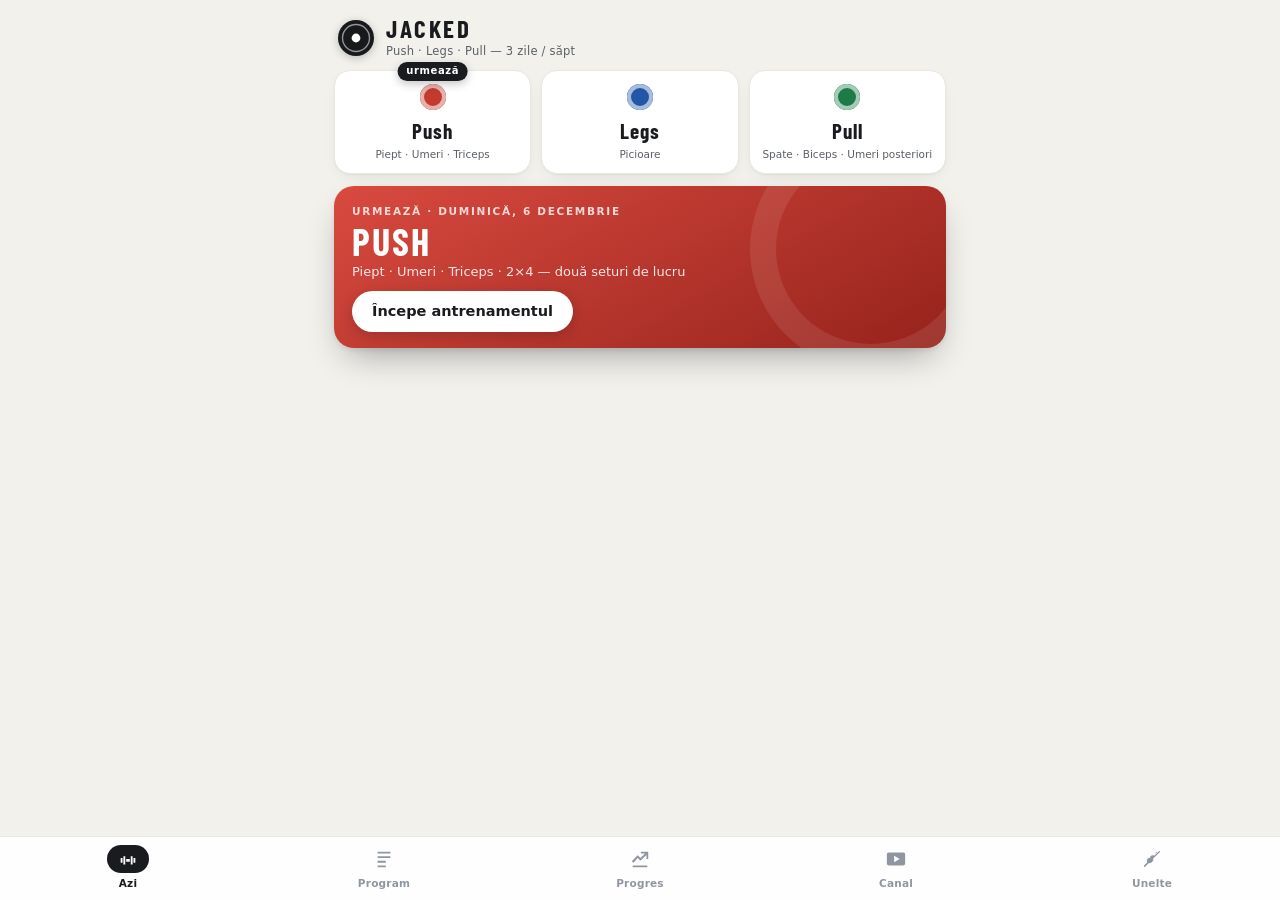
==== commit dedd3657: "Mod 2x4, adaptari pentru epicondilita laterala, stretching si tabul Canal cu 540 de clipuri Co-Autho" ====
--- a/index.html
+++ b/index.html
@@ -39,6 +39,8 @@
   <section id="view-progres" class="view" data-view="progres" hidden></section>
   <!-- UNELTE -->
   <section id="view-unelte" class="view" data-view="unelte" hidden></section>
+  <!-- CANAL -->
+  <section id="view-canal" class="view" data-view="canal" hidden></section>
 </main>
 
 <nav class="tabbar" role="tablist" aria-label="Navigare">
@@ -53,6 +55,10 @@
   <button class="tab" data-tab="progres" role="tab" aria-selected="false">
     <svg viewBox="0 0 24 24"><path d="M4 19h16v2H4zm1-3 4.5-5 3 3L19 7.5V12h2V4h-8v2h4.5L12.5 11l-3-3L3 14.5z"/></svg>
     <span>Progres</span>
+  </button>
+  <button class="tab" data-tab="canal" role="tab" aria-selected="false">
+    <svg viewBox="0 0 24 24"><path d="M4 5h16a2 2 0 0 1 2 2v10a2 2 0 0 1-2 2H4a2 2 0 0 1-2-2V7a2 2 0 0 1 2-2zm6 3.5v7l6-3.5z"/></svg>
+    <span>Canal</span>
   </button>
   <button class="tab" data-tab="unelte" role="tab" aria-selected="false">
     <svg viewBox="0 0 24 24"><path d="M13.8 9.2 20 3l1 1-6.2 6.2zM3 20l6.2-6.2 1 1L4 21zm7.4-9.6 3.2 3.2-1.9 1.9a4 4 0 0 1-4.4.9L4 19.7l-.7-.7 3.3-3.3a4 4 0 0 1 .9-4.4zm6.4-6.4.7.7-3.3 3.3a4 4 0 0 1-.9 4.4l-.5.5-3.2-3.2.5-.5a4 4 0 0 1 4.4-.9z"/></svg>
@@ -96,6 +102,7 @@
 <div id="toast" class="toast" hidden></div>
 
 <script src="data.js"></script>
+<script src="canal-ui.js"></script>
 <script src="app.js"></script>
 </body>
 </html>
--- a/styles.css
+++ b/styles.css
@@ -324,6 +324,7 @@
 .rest-next { font-size:13px; opacity:.88; margin-top:1px; overflow:hidden; text-overflow:ellipsis; white-space:nowrap; }
 .rest-actions { display:flex; gap:8px; margin-top:9px; }
 .rest-actions .btn.ghost { background:rgba(255,255,255,.13); border-color:transparent; color:#fff; padding:7px 13px; font-size:13.5px; box-shadow:none; }
+.card .rest-actions .btn.ghost { background:var(--card); border-color:var(--line2); color:var(--ink); }
 
 /* ===== Modal video ===== */
 .modal {
@@ -359,3 +360,29 @@
 @media (prefers-reduced-motion: reduce) {
   * { animation:none !important; transition:none !important; }
 }
+
+/* ===== Canal ===== */
+.tab svg { padding:3px 10px; }
+.c-load { padding:40px 16px; text-align:center; }
+.c-seg { display:grid; grid-template-columns:1fr 1fr; gap:4px; padding:4px; margin-bottom:12px; background:var(--line); border-radius:14px; }
+.c-seg-b { padding:10px 6px; border-radius:11px; font-size:13.5px; font-weight:600; color:var(--ink2); }
+.c-seg-b.on { background:var(--card); color:var(--ink); box-shadow:var(--shadow-soft); }
+.c-intro { margin:0 4px 12px; }
+.c-intro a, .c-sch a, .c-reg a { color:inherit; }
+.c-tema summary { display:flex; align-items:center; justify-content:space-between; gap:10px; cursor:pointer; font-size:15.5px; list-style:none; }
+.c-tema summary::-webkit-details-marker { display:none; }
+.c-n { flex:none; min-width:24px; padding:1px 7px; border-radius:999px; background:var(--paper); color:var(--ink2); font-size:12px; font-weight:600; text-align:center; }
+.c-rez { margin-top:8px; }
+.c-reg, .c-idei, .c-ex ul { margin:8px 0 0; padding-left:18px; font-size:14px; }
+.c-reg li, .c-idei li, .c-ex li { margin-top:6px; overflow-wrap:anywhere; }
+.c-surse { white-space:nowrap; }
+.c-surse a { display:inline-block; padding:0 5px; color:var(--ink3); text-decoration:none; font-size:12px; }
+.c-sch p { margin-top:6px; }
+.c-filtre { display:grid; gap:8px; }
+.c-q, .c-rand select { width:100%; min-width:0; padding:11px 12px; border:1.5px solid var(--line2); border-radius:var(--r-el); background:var(--card); color:var(--ink); font:inherit; font-size:15px; }
+.c-rand { display:grid; grid-template-columns:1fr 1fr; gap:8px; }
+.c-count { margin:4px 4px 10px; }
+.c-t { display:block; font-weight:700; font-size:15px; color:var(--ink); text-decoration:none; overflow-wrap:anywhere; }
+.c-ex { margin-top:8px; font-size:13.5px; color:var(--ink2); }
+.c-ex summary { cursor:pointer; }
+.c-more { display:block; width:100%; margin:4px 0 16px; }
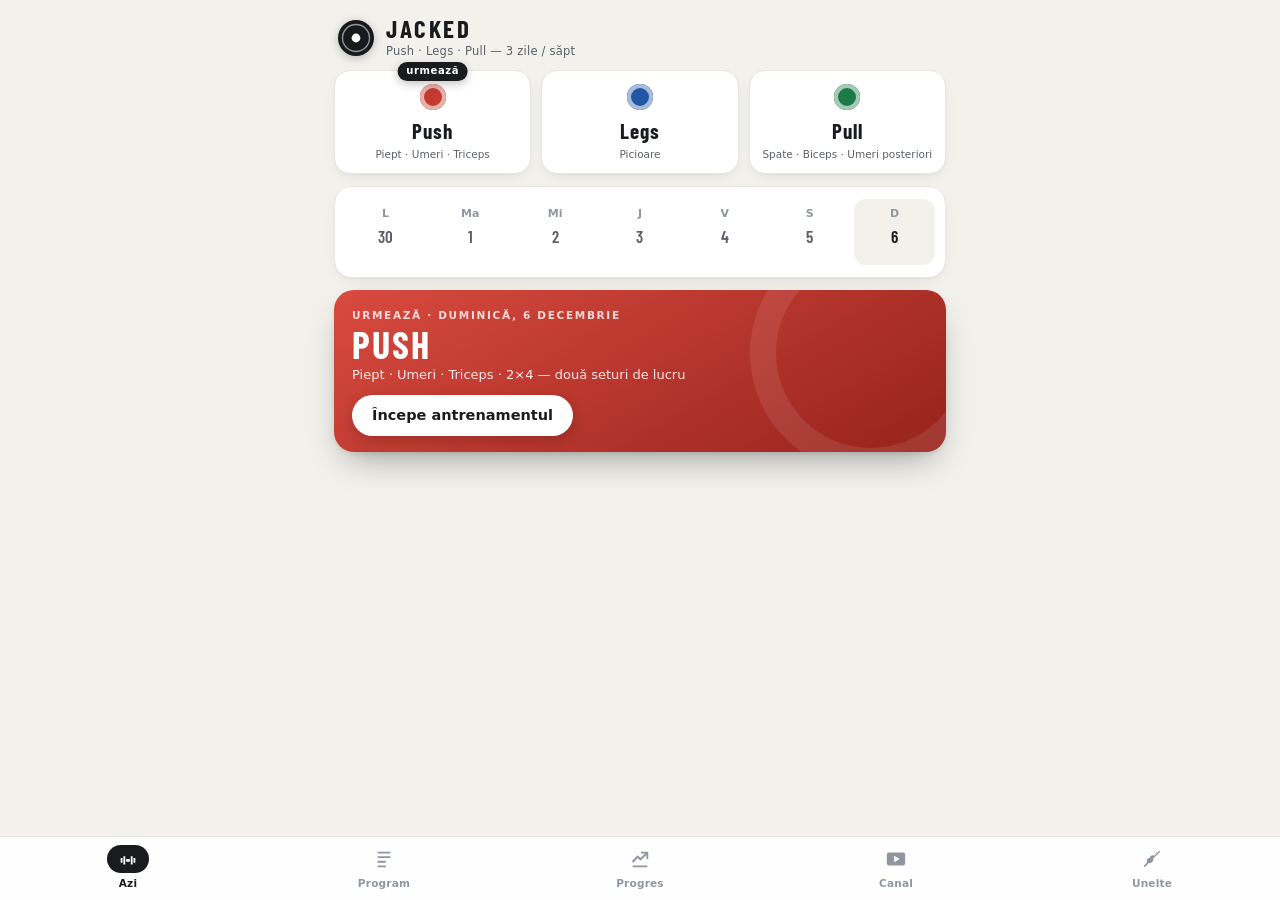
==== commit eaf6c4b0: "Flexii la cablu in 2x4, cifrele canalului in kg, saptamana pe Azi, stretching cu cronometru, Ce spun" ====
--- a/index.html
+++ b/index.html
@@ -103,6 +103,7 @@
 
 <script src="data.js"></script>
 <script src="canal-ui.js"></script>
+<script src="features.js"></script>
 <script src="app.js"></script>
 </body>
 </html>
--- a/styles.css
+++ b/styles.css
@@ -386,3 +386,28 @@
 .c-ex { margin-top:8px; font-size:13.5px; color:var(--ink2); }
 .c-ex summary { cursor:pointer; }
 .c-more { display:block; width:100%; margin:4px 0 16px; }
+
+/* ===== Săptămâna, stretching, canal pe card ===== */
+.week { padding:12px 10px; }
+.week-row { display:grid; grid-template-columns:repeat(7,1fr); gap:4px; text-align:center; }
+.wk { display:flex; flex-direction:column; align-items:center; gap:2px; padding:6px 0; border-radius:12px; border:1.5px solid transparent; }
+.wk-n { font-size:11px; font-weight:700; color:var(--ink3); }
+.wk-d { font-family:var(--disp); font-size:17px; font-weight:600; color:var(--ink2); }
+.wk-dot { width:7px; height:7px; border-radius:50%; background:transparent; }
+.wk.today { background:var(--paper); }
+.wk.today .wk-d { color:var(--ink); }
+.wk.plan { border-color:var(--line2); border-style:dashed; }
+.wk.done .wk-d { color:var(--ink); }
+.week-msg { margin:10px 4px 0; }
+.ex-canal { display:block; margin:8px 15px 0 51px; padding:0; font-size:13px; font-weight:600; color:var(--daycolor); text-align:left; }
+.sheet-card { max-height:86vh; display:flex; flex-direction:column; width:min(560px,100%); }
+.sheet-body { overflow:auto; padding:0 15px 16px; }
+.sh-tema h4 { margin:6px 0 2px; font-size:15px; }
+.st-item { display:flex; align-items:center; gap:10px; padding:10px 0; border-top:1px solid var(--line); }
+.st-check { flex:1; display:flex; gap:10px; align-items:flex-start; cursor:pointer; }
+.st-check input { width:20px; height:20px; margin-top:2px; flex:none; accent-color:var(--ok); }
+.st-check > span { display:flex; flex-direction:column; gap:2px; font-size:14px; }
+.st-timer { flex:none; min-width:68px; }
+.st-timer.on { background:var(--ink); color:#fff; border-color:var(--ink); }
+.st-src { margin-top:10px; }
+.st-start { display:block; width:100%; margin:-4px 0 8px; }
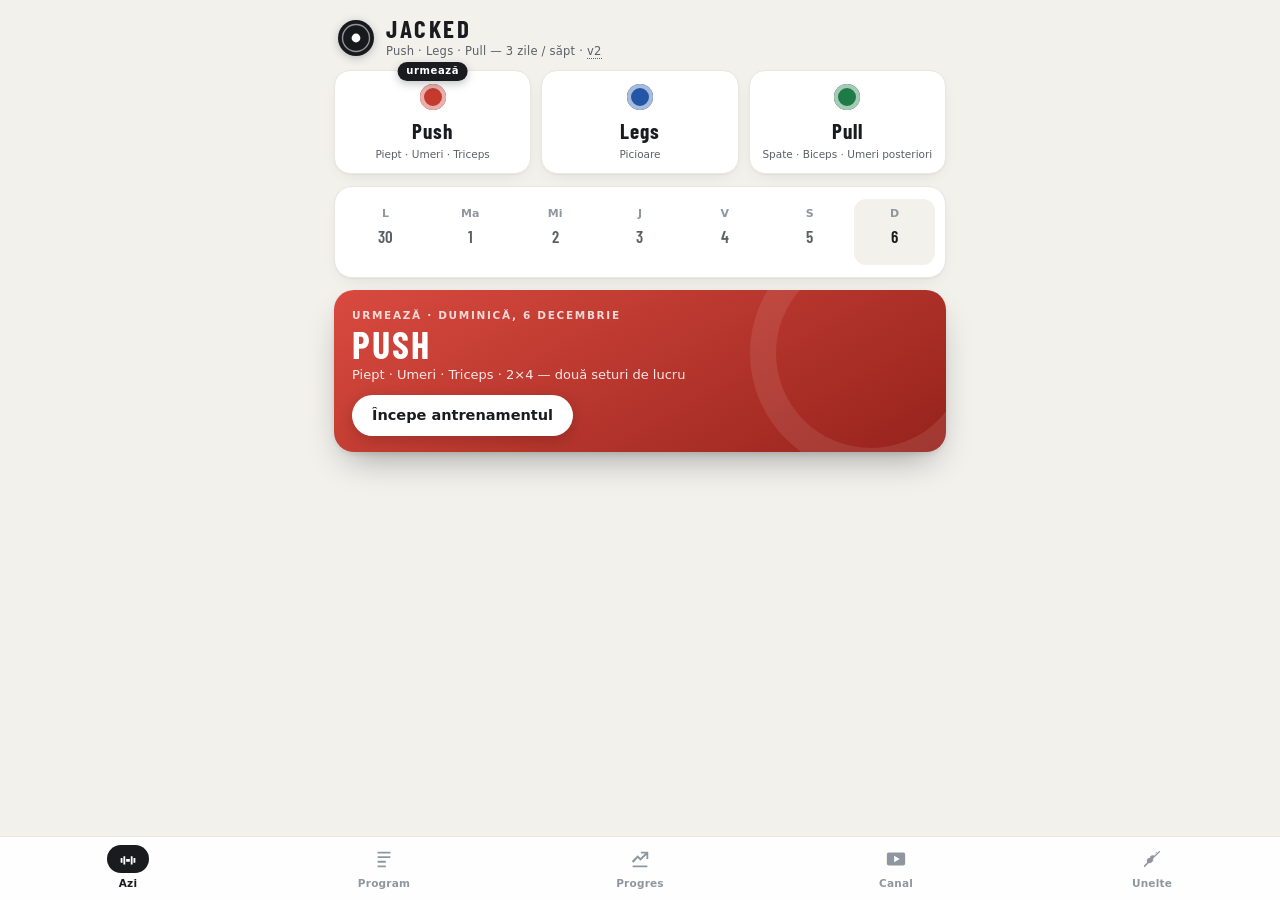
==== commit d08bc28f: "v2: aplicatie paralela in v2/ cu programul Recomp 4+2 (forta 4 zile, zona 2, intervale 4x4, mobilita" ====
--- a/index.html
+++ b/index.html
@@ -24,7 +24,7 @@
     </svg>
     <div>
       <h1>JACKED</h1>
-      <p class="brand-sub">Push · Legs · Pull — 3 zile / săpt</p>
+      <p class="brand-sub">Push · Legs · Pull — 3 zile / săpt · <a href="v2/" style="color:inherit;text-decoration:none;border-bottom:1px dotted currentColor">v2</a></p>
     </div>
   </div>
   <div id="streak" class="streak" hidden></div>
--- a/styles.css
+++ b/styles.css
@@ -411,3 +411,13 @@
 .st-timer.on { background:var(--ink); color:#fff; border-color:var(--ink); }
 .st-src { margin-top:10px; }
 .st-start { display:block; width:100%; margin:-4px 0 8px; }
+#video-modal { z-index:65; }
+.st-item { flex-wrap:wrap; row-gap:8px; }
+.st-item .st-check { flex:1 1 100%; }
+.st-vid { flex:none; margin-left:30px; }
+.st-vid + .st-timer { margin-left:auto; }
+.st-zi { display:flex; align-items:center; gap:12px; border-left:4px solid var(--daycolor, var(--ink)); }
+.st-zi-t { flex:1; min-width:0; display:flex; flex-direction:column; gap:3px; font-size:14.5px; }
+.st-zi .btn { flex:none; }
+.st-zi-row { display:grid; grid-template-columns:1fr 1fr; gap:8px; margin-top:10px; }
+.st-zi-row .btn { width:100%; font-size:13.5px; padding-left:8px; padding-right:8px; }
